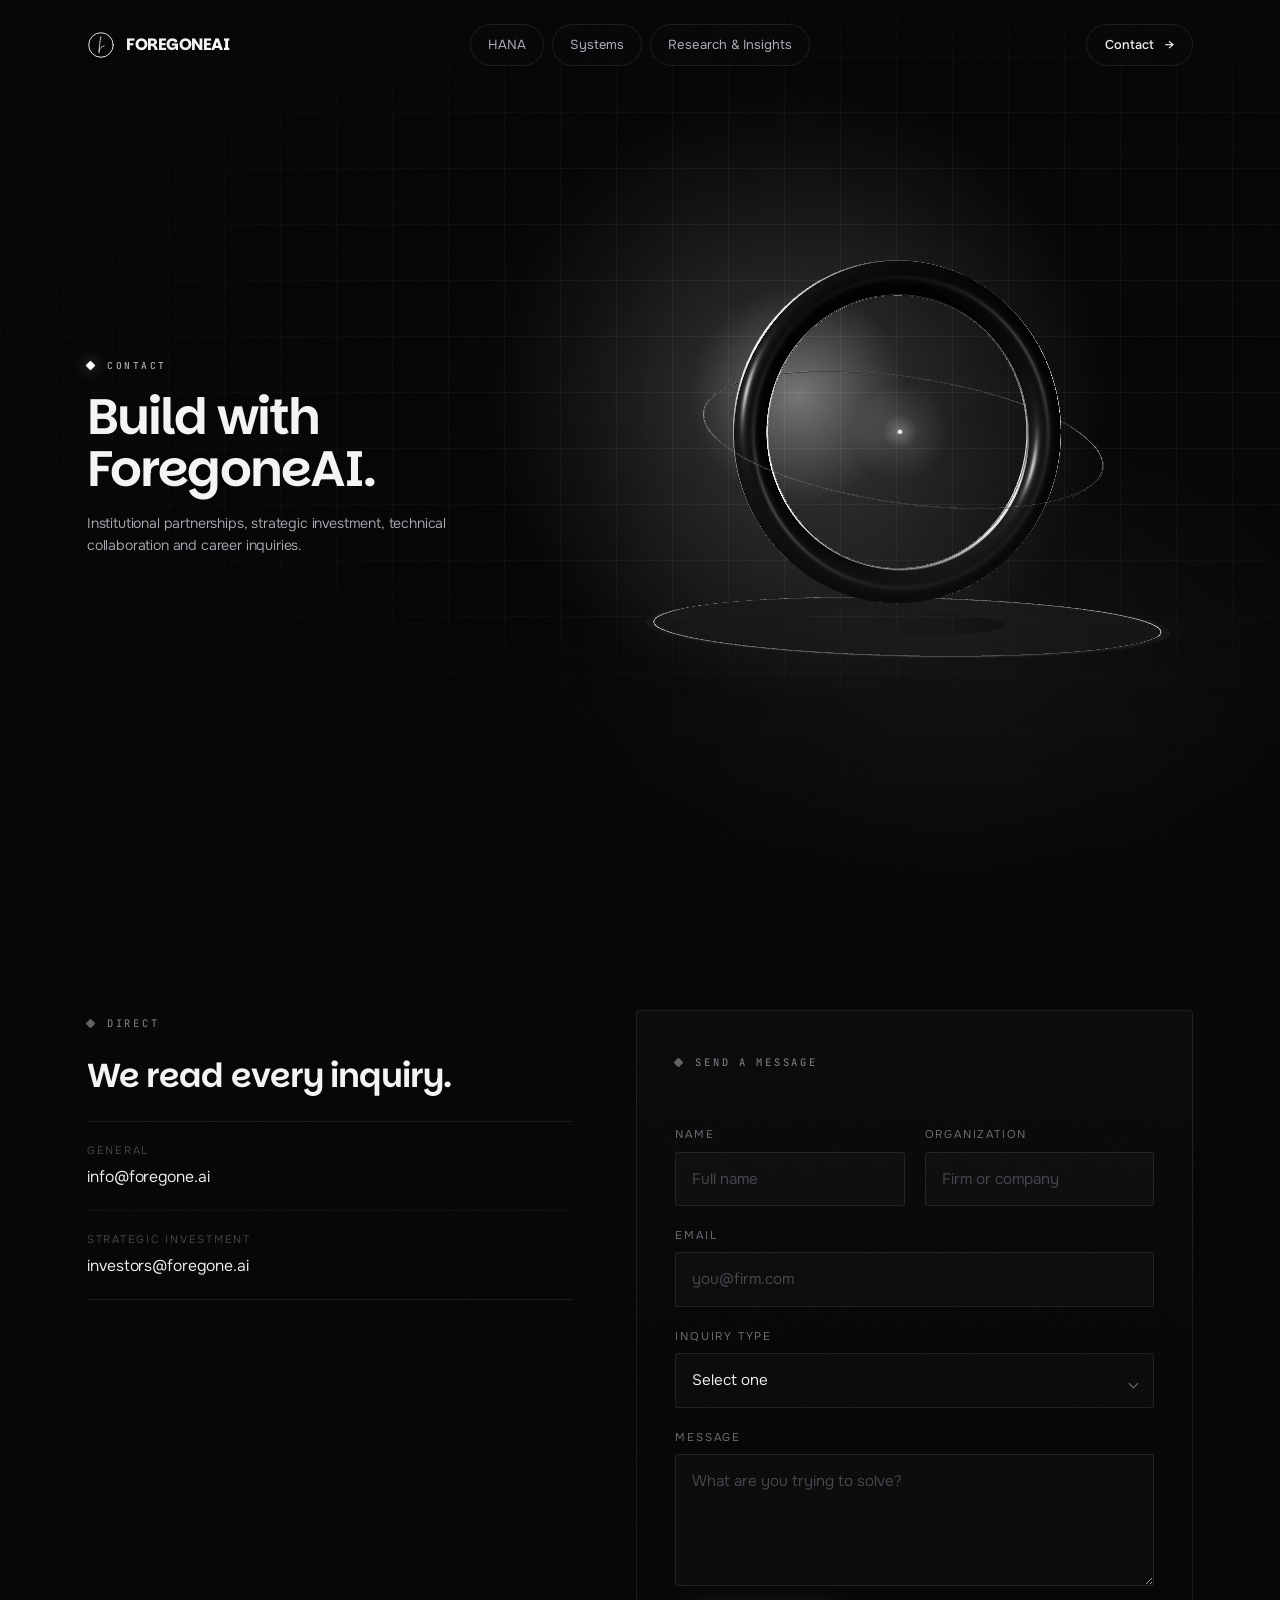
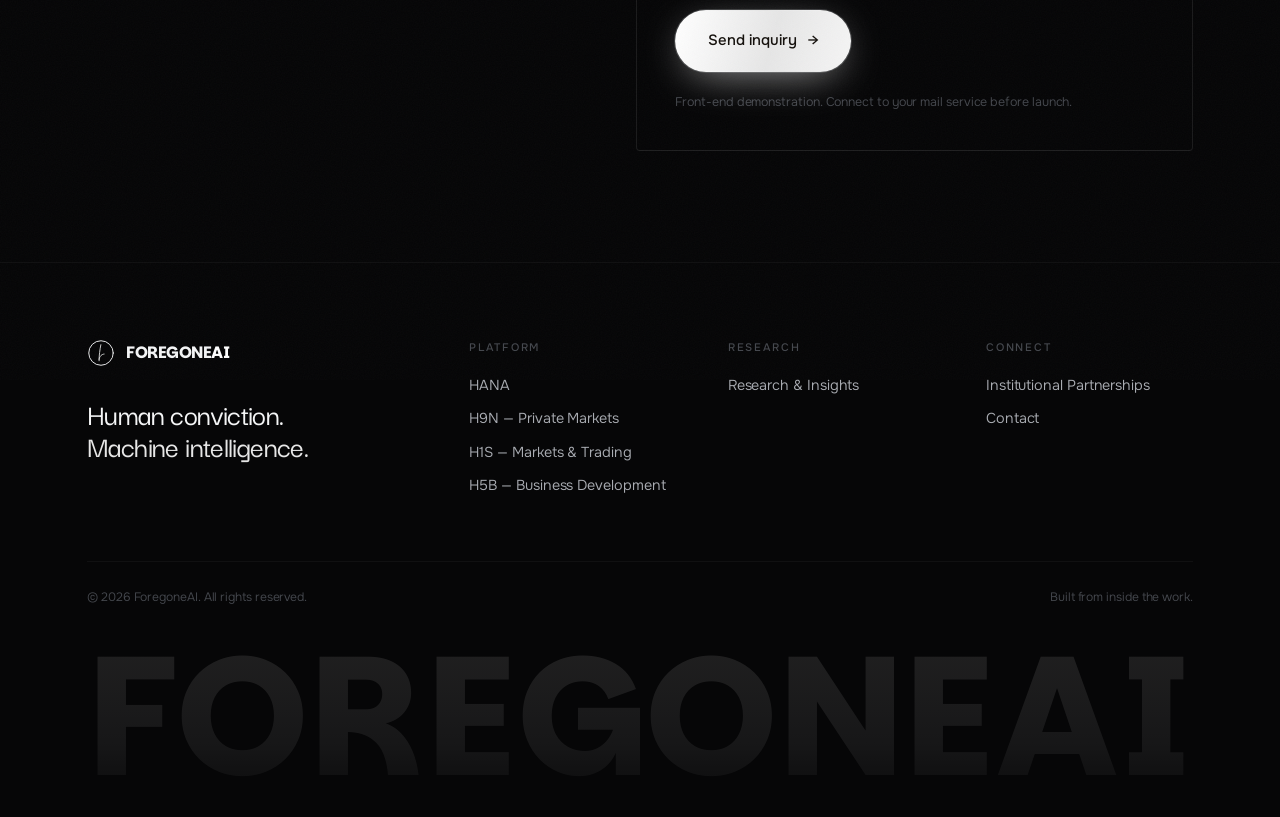
==== site/contact/index.html @ c379844c "Add files via upload" ====
<!DOCTYPE html>
<html lang="en">
<head>
<meta charset="utf-8">
<meta name="viewport" content="width=device-width, initial-scale=1">
<title>Contact — Build With ForegoneAI</title>
<meta name="description" content="Institutional partnerships, strategic investment, technical collaboration and career inquiries.">
<meta name="theme-color" content="#08070A">
<meta property="og:title" content="Contact — Build With ForegoneAI">
<meta property="og:description" content="Institutional partnerships, strategic investment, technical collaboration and career inquiries.">
<meta property="og:type" content="website">
<meta property="og:image" content="../assets/img/extra-2.webp">
<link rel="icon" href="../assets/img/favicon.svg" type="image/svg+xml">
<link rel="apple-touch-icon" href="../assets/img/apple-touch-icon.png">
<link rel="preload" href="../assets/fonts/Onest-Variable.woff" as="font" type="font/woff" crossorigin>
<link rel="preload" href="../assets/fonts/Parkinsans-Variable.woff" as="font" type="font/woff" crossorigin>
<link rel="preconnect" href="https://fonts.googleapis.com">
<link rel="preconnect" href="https://fonts.gstatic.com" crossorigin>
<link rel="stylesheet" href="https://fonts.googleapis.com/css2?family=JetBrains+Mono:wght@400;500;600&display=swap">
<link rel="stylesheet" href="../assets/css/main.css">
</head>
<body>
<div class="bg-grid" aria-hidden="true"></div>
<a class="skip" href="#main">Skip to content</a>
<div class="grain" aria-hidden="true"></div>
<div class="progress" aria-hidden="true"></div>

<header class="nav">
  <div class="wrap nav__in">
    <a class="brand" href="../" aria-label="ForegoneAI &mdash; home">
      <svg class="brand__mark" viewBox="0 0 48 48" fill="none" stroke="currentColor"
           stroke-linecap="round" stroke-linejoin="round" aria-hidden="true">
        <circle cx="24" cy="24" r="21" stroke-width="1.61"/>
        <path d="M23.72 9.80C22.02 19.19 20.69 27.28 20.68 37.33" stroke-width="1.39"/>
        <path d="M20.73 34.92C21.53 28.75 25.81 25.98 29.28 25.81" stroke-width="1.39"/>
      </svg>
      <span>FOREGONE<em>AI</em></span>
    </a>
    <nav aria-label="Primary">
      <ul class="nav__links">
        <li><a href="../hana/">HANA</a></li>
        <li><a href="../systems/">Systems</a></li>
        <li><a href="../research/">Research &amp; Insights</a></li>
      </ul>
    </nav>
    <div class="nav__cta">
      <a class="btn btn--sm" href="../contact/">Contact <span class="arw" aria-hidden="true">&rarr;</span></a>
      <button class="burger" aria-label="Open menu" aria-expanded="false" aria-controls="drawer">
        <span></span><span></span>
      </button>
    </div>
  </div>
</header>

<div class="drawer" id="drawer" aria-hidden="true">
  <nav aria-label="Mobile">
    <ul class="drawer__links">
      <li><a href="../"><i>01</i> Home</a></li>
      <li><a href="../hana/"><i>02</i> HANA</a></li>
      <li><a href="../systems/"><i>03</i> Systems</a></li>
      <li><a href="../research/"><i>04</i> Research &amp; Insights</a></li>
      <li><a href="../contact/"><i>05</i> Contact</a></li>
    </ul>
  </nav>
  <div class="drawer__foot">
    <span>Human conviction. Machine intelligence.</span>
    <a href="../contact/" class="tlink">Start a conversation <span class="arw">&rarr;</span></a>
  </div>
</div>

<main id="main">

<section class="hero hero--sub hero--stage">
  <div class="hero__grid-bg" aria-hidden="true"></div>
  <canvas class="hero__gl" data-gl="portal" aria-hidden="true"></canvas>
  <div class="hero__scrim" aria-hidden="true"></div>
  <div class="hero__in wrap">
    <div class="stage">
      <div class="stage__copy">
        <p class="eyebrow eyebrow--dot">Contact</p>
        <h1 class="d1 rv-stack" data-scramble>
          <span class="rv-line"><span>Build with</span></span>
          <span class="rv-line"><span>ForegoneAI.</span></span>
        </h1>
        <p class="lede mt-m" data-rv data-rv-delay="0.4">Institutional partnerships, strategic investment, technical collaboration and career inquiries.</p>
      </div>
    </div>
  </div>
</section>

<section class="section">
  <div class="wrap">
    <div class="split split--wide-r split--top">
      <div>
        <p class="eyebrow" data-rv>Direct</p>
        <h2 class="d3" data-rv>We read every inquiry.</h2>
        <ul class="deets mt-m" data-rv data-rv-delay="0.1">
          <li id="partnership"><span class="k">General</span><span class="v">info@foregone.ai</span></li>
          <li><span class="k">Strategic Investment</span><span class="v">investors@foregone.ai</span></li>
        </ul>
      </div>

      <div data-form-wrap data-rv data-rv-delay="0.15">
        <div class="panel">
          <p class="eyebrow">Send a Message</p>
          <div class="form__ok" role="status">
            Received. Someone from ForegoneAI will respond directly.
          </div>
          <form class="form mt-m" data-form novalidate>
            <div class="form__row">
              <div class="field">
                <label for="f-name">Name</label>
                <input id="f-name" name="name" type="text" placeholder="Full name" required>
              </div>
              <div class="field">
                <label for="f-org">Organization</label>
                <input id="f-org" name="organization" type="text" placeholder="Firm or company">
              </div>
            </div>
            <div class="field">
              <label for="f-email">Email</label>
              <input id="f-email" name="email" type="email" placeholder="you@firm.com" required>
            </div>
            <div class="field field--sel">
              <label for="f-topic">Inquiry type</label>
              <select id="f-topic" name="topic" required>
                <option value="">Select one</option>
                <option>Institutional partnership</option>
                <option>Design partnership or pilot</option>
                <option>System integration</option>
                <option>Strategic investment</option>
                <option>Technical collaboration</option>
                <option>Careers</option>
                <option>Other</option>
              </select>
            </div>
            <div class="field">
              <label for="f-msg">Message</label>
              <textarea id="f-msg" name="message" placeholder="What are you trying to solve?" required></textarea>
            </div>
            <div class="btn-row" style="margin-top:4px">
              <button class="btn btn--primary btn--lg" type="submit">Send inquiry <span class="arw" aria-hidden="true">&rarr;</span></button>
            </div>
            <p class="form__note">Front-end demonstration. Connect to your mail service before launch.</p>
          </form>
        </div>
      </div>
    </div>
  </div>
</section>

</main>

<footer class="foot">
  <div class="wrap">
    <div class="foot__grid">
      <div>
        <a class="brand" href="../">
          <svg class="brand__mark" viewBox="0 0 48 48" fill="none" stroke="currentColor"
               stroke-linecap="round" stroke-linejoin="round" aria-hidden="true">
            <circle cx="24" cy="24" r="21" stroke-width="1.61"/>
            <path d="M23.72 9.80C22.02 19.19 20.69 27.28 20.68 37.33" stroke-width="1.39"/>
            <path d="M20.73 34.92C21.53 28.75 25.81 25.98 29.28 25.81" stroke-width="1.39"/>
          </svg>
          <span>FOREGONE<em>AI</em></span>
        </a>
        <p class="foot__tag">Human conviction.<br><em>Machine intelligence.</em></p>
      </div>
      <div>
        <h4>Platform</h4>
        <ul>
          <li><a href="../hana/">HANA</a></li>
          <li><a href="../systems/#h9n">H9N &mdash; Private Markets</a></li>
          <li><a href="../systems/#h1s">H1S &mdash; Markets &amp; Trading</a></li>
          <li><a href="../systems/#h5b">H5B &mdash; Business Development</a></li>
        </ul>
      </div>
      <div>
        <h4>Research</h4>
        <ul>
          <li><a href="../research/">Research &amp; Insights</a></li>
        </ul>
      </div>
      <div>
        <h4>Connect</h4>
        <ul>
          <li><a href="../contact/#partnership">Institutional Partnerships</a></li>
          <li><a href="../contact/">Contact</a></li>
        </ul>
      </div>
    </div>
    <div class="foot__bar">
      <span>&copy; <span data-year>2026</span> ForegoneAI. All rights reserved.</span>
      <span>Built from inside the work.</span>
    </div>
    <svg class="foot__word" viewBox="0 0 918 112" preserveAspectRatio="xMidYMid meet" aria-hidden="true">
      <defs>
        <linearGradient id="footWordFade" x1="0" y1="0" x2="0" y2="1">
          <stop offset="0" stop-color="#EDE8E1" stop-opacity=".13"/>
          <stop offset=".62" stop-color="#FFFFFF" stop-opacity=".07"/>
          <stop offset="1" stop-color="#FFFFFF" stop-opacity="0"/>
        </linearGradient>
      </defs>
      <text x="459" y="105" text-anchor="middle" textLength="918" lengthAdjust="spacing">FOREGONEAI</text>
    </svg>
  </div>
</footer>

<script src="../assets/js/vendor/three.min.js" defer></script>
<script src="../assets/js/main.js" defer></script>
</body>
</html>
---- site/assets/css/main.css ----
/* ==========================================================================
   ForegoneAI — HANA
   Design system
   ========================================================================== */

/* ---------- Fonts ---------- */
@font-face {
  font-family: "Parkinsans";
  src: url("../fonts/Parkinsans-Variable.woff") format("woff-variations"),
       url("../fonts/Parkinsans-Variable.woff") format("woff");
  font-weight: 300 800;
  font-display: swap;
}
@font-face {
  font-family: "Onest";
  src: url("../fonts/Onest-Variable.woff") format("woff-variations"),
       url("../fonts/Onest-Variable.woff") format("woff");
  font-weight: 100 900;
  font-display: swap;
}
@font-face {
  font-family: "Darker Grotesque";
  src: url("../fonts/DarkerGrotesque-Variable.woff") format("woff-variations"),
       url("../fonts/DarkerGrotesque-Variable.woff") format("woff");
  font-weight: 300 900;
  font-display: swap;
}

/* ---------- Tokens ---------- */
:root {
  /* surfaces */
  --bg:          #060607;
  --bg-1:        #0A0A0C;
  --bg-2:        #0E0E11;
  --bg-raise:    #141417;
  --line:        rgba(255, 255, 255, 0.085);
  --line-soft:   rgba(255, 255, 255, 0.045);
  --glass:       rgba(255, 255, 255, 0.025);

  /* ink — a pure neutral ramp; the reference has no hue anywhere in it */
  --ink:         #F4F5F6;
  --ink-2:       #A9ACB2;
  --ink-3:       #71757C;
  --ink-4:       #45484E;

  /* accents pulled from the HANA renders */
  --amber:       #E6E6E6;
  --amber-hot:   #FFFFFF;
  --amber-soft:  #F5F5F5;
  --amber-deep:  #4D4D4D;
  --dusk-teal:   #A6A6A6;
  --dusk-rose:   #C4C4C4;
  --concrete:    #8C8C8C;

  --amber-glow:  0 0 0 1px rgba(255,255,255,.28), 0 8px 40px -8px rgba(255,255,255,.35);

  /* signature glow accent — used sparingly: live states, data, geometry */
  /* the accent is light itself — one white source, used sparingly */
  --glow:        #FFFFFF;
  --glow-soft:   #E8EDF3;
  --glow-deep:   #5A6068;
  --glow-rgb:    236, 241, 247;

  /* type */
  --f-display: "Parkinsans", "Helvetica Neue", Arial, sans-serif;
  --f-body:    "Onest", "Helvetica Neue", Arial, sans-serif;
  --f-alt:     "Darker Grotesque", "Onest", sans-serif;
  --f-mono:    "JetBrains Mono", ui-monospace, "SF Mono", Menlo, Consolas, monospace;

  /* rhythm */
  --gutter: clamp(22px, 6.8vw, 96px);
  --maxw: 1400px;
  --nav-h: 74px;      /* 16px pad + 58px bar — the line the hero hangs from */
  --sec-y: clamp(76px, 8.6vw, 136px);

  /* motion */
  --e-out: cubic-bezier(.16, 1, .3, 1);
  --e-io:  cubic-bezier(.65, .05, .36, 1);
}

/* ---------- Reset ---------- */
*, *::before, *::after { box-sizing: border-box; }
* { margin: 0; padding: 0; }
html {
  scroll-behavior: smooth;
  -webkit-text-size-adjust: 100%;
}
body {
  background: var(--bg);
  color: var(--ink);
  font-family: var(--f-body);
  font-size: clamp(15px, 1.02vw, 17px);
  line-height: 1.62;
  font-weight: 350;
  letter-spacing: -0.005em;
  -webkit-font-smoothing: antialiased;
  -moz-osx-font-smoothing: grayscale;
  overflow-x: hidden;
  text-rendering: optimizeLegibility;
}
img, video, canvas, svg { display: block; max-width: 100%; }
a { color: inherit; text-decoration: none; }
button, input, textarea, select { font: inherit; color: inherit; }
::selection { background: var(--glow); color: #0A0806; }

/* Focus */
:focus-visible {
  outline: 2px solid var(--glow);
  outline-offset: 3px;
  border-radius: 2px;
}

/* Scrollbar */
::-webkit-scrollbar { width: 10px; }
::-webkit-scrollbar-track { background: var(--bg); }
::-webkit-scrollbar-thumb {
  background: #241F1B;
  border: 3px solid var(--bg);
  border-radius: 10px;
}
::-webkit-scrollbar-thumb:hover { background: var(--amber-deep); }

/* ---------- Layout ---------- */
.wrap {
  width: 100%;
  max-width: var(--maxw);
  margin-inline: auto;
  padding-inline: var(--gutter);
}
.wrap--narrow { max-width: 940px; }
/* keep anchor targets clear of the fixed nav */
[id] { scroll-margin-top: clamp(92px, 12vh, 132px); }
.section { padding-block: var(--sec-y); position: relative; }
.section--tight { padding-block: clamp(56px, 7vw, 104px); }
.section--flush-t { padding-top: 0; }
.section--flush-b { padding-bottom: 0; }
.hr {
  height: 1px;
  background: var(--line-soft);
  border: 0;
}

/* ---------- Typography ---------- */
.display,
h1, h2, h3 {
  font-family: var(--f-display);
  font-weight: 600;
  line-height: 0.98;
  letter-spacing: -0.035em;
  text-wrap: balance;
}
.d1 { font-size: clamp(2.9rem, 7.4vw, 6.4rem); font-weight: 600; }
.d2 { font-size: clamp(2.1rem, 4.6vw, 3.85rem); }
.d3 { font-size: clamp(1.55rem, 2.6vw, 2.25rem); letter-spacing: -0.028em; line-height: 1.06; }
.d4 {
  font-family: var(--f-body);
  font-size: clamp(1.05rem, 1.35vw, 1.2rem);
  font-weight: 500;
  letter-spacing: -0.015em;
  line-height: 1.3;
}

.lede {
  font-size: clamp(1.06rem, 1.5vw, 1.32rem);
  line-height: 1.55;
  color: var(--ink-2);
  font-weight: 340;
  letter-spacing: -0.012em;
  text-wrap: pretty;
}
.body-lg { font-size: clamp(1rem, 1.15vw, 1.09rem); color: var(--ink-2); }
p { color: var(--ink-2); text-wrap: pretty; }
p + p { margin-top: 1.05em; }
.ink   { color: var(--ink); }
.muted { color: var(--ink-3); }
strong, b { color: var(--ink); font-weight: 600; }

/* statement type — Darker Grotesque, very large */
.statement {
  font-family: var(--f-alt);
  font-weight: 500;
  font-size: clamp(2.4rem, 6.2vw, 5.4rem);
  line-height: 0.92;
  letter-spacing: -0.028em;
  color: var(--ink);
  text-wrap: balance;
}
.statement em {
  font-style: normal;
  color: var(--amber);
}

/* eyebrow / section index */
/* Section label — an editorial kicker, not a chip. A hairline rule that
   fades out, then wide-tracked small caps. Labels shouldn't look clickable. */
.eyebrow {
  display: inline-flex;
  align-items: center;
  gap: 13px;
  font-family: var(--f-mono);
  font-size: 0.655rem;
  font-weight: 500;
  letter-spacing: 0.26em;
  text-transform: uppercase;
  color: var(--ink-3);
  margin-bottom: 26px;
}
.eyebrow::before {
  content: "";
  width: 7px; height: 7px;
  border-radius: 1px;
  transform: rotate(45deg);
  background: rgba(237, 232, 225, .4);
  flex: none;
}
/* accent variant — the rule carries the signature colour instead of a lamp */
.eyebrow--dot {
  padding: 0;
  border: 0;
  border-radius: 0;
  background: none;
  color: var(--ink-2);
}
.eyebrow--dot::before {
  width: 7px; height: 7px;
  border-radius: 1px;
  transform: rotate(45deg);
  background: var(--glow);
  box-shadow: 0 0 14px rgba(var(--glow-rgb), .5);
}
@keyframes pulse {
  0%,100% { opacity: 1; transform: scale(1); }
  50%     { opacity: .45; transform: scale(.8); }
}

.sec-head { max-width: 78ch; }
.sec-head .d2 + .lede { margin-top: 22px; }

/* ---------- Buttons ---------- */
.btn {
  --pad: 15px 26px;
  position: relative;
  display: inline-flex;
  align-items: center;
  gap: 11px;
  padding: var(--pad);
  border-radius: 100px;
  border: 1px solid var(--line);
  font-size: 0.875rem;
  font-weight: 500;
  letter-spacing: -0.005em;
  color: var(--ink);
  background: transparent;
  cursor: pointer;
  overflow: hidden;
  isolation: isolate;
  transition: color .45s var(--e-out), border-color .45s var(--e-out), transform .45s var(--e-out);
  white-space: nowrap;
}
.btn::after {
  content: "";
  position: absolute; inset: 0;
  z-index: -1;
  background: linear-gradient(105deg, var(--amber-hot), var(--amber) 55%, var(--amber-soft));
  transform: translateY(101%);
  transition: transform .55s var(--e-out);
}
.btn:hover { color: #14100C; border-color: transparent; }
.btn:hover::after { transform: translateY(0); }
.btn:active { transform: scale(.975); }
.btn .arw { transition: transform .45s var(--e-out); }
.btn:hover .arw { transform: translateX(4px); }

.btn--primary {
  color: #14100C;
  border-color: transparent;
  background: linear-gradient(105deg, var(--amber-hot), var(--amber) 55%, var(--amber-soft));
  box-shadow: 0 10px 44px -14px rgba(255,255,255,.75), 0 0 0 1px rgba(var(--glow-rgb), .18);
}
.btn--primary::after {
  background: var(--ink);
  transform: translateY(101%);
}
.btn--primary:hover { color: #0A0806; }
.btn--lg { --pad: 18px 32px; font-size: 0.93rem; }
.btn--sm { --pad: 10px 18px; font-size: 0.8rem; }

.btn-row {
  display: flex;
  flex-wrap: wrap;
  gap: 12px;
  margin-top: 38px;
}

/* text link with underline sweep */
.tlink {
  display: inline-flex;
  align-items: center;
  gap: 9px;
  font-size: .875rem;
  font-weight: 500;
  color: var(--amber);
  padding-bottom: 3px;
  background-image: linear-gradient(var(--amber), var(--amber));
  background-size: 0% 1px;
  background-repeat: no-repeat;
  background-position: 0 100%;
  transition: background-size .5s var(--e-out);
}
.tlink:hover { background-size: 100% 1px; }
.tlink .arw { transition: transform .4s var(--e-out); }
.tlink:hover .arw { transform: translateX(4px); }

/* ---------- Sitewide technical grid backdrop ---------- */
.bg-grid {
  position: fixed;
  inset: 0;
  z-index: -1;
  pointer-events: none;
  background-image:
    linear-gradient(rgba(255,255,255,.035) 1px, transparent 1px),
    linear-gradient(90deg, rgba(255,255,255,.035) 1px, transparent 1px);
  background-size: 56px 56px;
  -webkit-mask-image: radial-gradient(135% 105% at 50% 0%, #000 22%, rgba(0,0,0,.45) 62%, transparent 100%);
  mask-image: radial-gradient(135% 105% at 50% 0%, #000 22%, rgba(0,0,0,.45) 62%, transparent 100%);
}

/* ---------- Grain + vignette overlays ---------- */
.grain {
  position: fixed;
  inset: -120%;
  z-index: 9998;
  pointer-events: none;
  opacity: .028;
  background-image: url("data:image/svg+xml,%3Csvg xmlns='http://www.w3.org/2000/svg' width='220' height='220'%3E%3Cfilter id='n'%3E%3CfeTurbulence type='fractalNoise' baseFrequency='.82' numOctaves='3' stitchTiles='stitch'/%3E%3C/filter%3E%3Crect width='100%25' height='100%25' filter='url(%23n)'/%3E%3C/svg%3E");
  animation: grainShift 7s steps(6) infinite;
  will-change: transform;
}
@keyframes grainShift {
  0%   { transform: translate(0,0); }
  20%  { transform: translate(-3%, 2%); }
  40%  { transform: translate(2%, -3%); }
  60%  { transform: translate(-2%, -2%); }
  80%  { transform: translate(3%, 1%); }
  100% { transform: translate(0,0); }
}

/* ---------- Progress bar ---------- */
.progress {
  position: fixed;
  top: 0; left: 0;
  height: 2px; width: 100%;
  transform-origin: 0 50%;
  transform: scaleX(0);
  background: linear-gradient(90deg, var(--glow-deep), var(--glow), var(--glow-soft));
  box-shadow: 0 0 10px rgba(var(--glow-rgb), .6);
  z-index: 900;
}

/* ==========================================================================
   Nav
   ========================================================================== */
.nav {
  position: fixed;
  inset: 0 0 auto 0;
  z-index: 800;
  padding-top: 16px;
}
.nav__in {
  display: grid;
  grid-template-columns: 1fr auto 1fr;
  align-items: center;
  gap: 20px;
  height: 58px;
}
.brand {
  display: inline-flex;
  align-items: center;
  gap: 11px;
  font-family: var(--f-display);
  font-weight: 700;
  font-size: 1.03rem;
  letter-spacing: -0.03em;
  flex: none;
  justify-self: start;
}
.brand__mark {
  width: 28px; height: 28px;
  flex: none;
  color: var(--ink);
  transition: color .45s var(--e-out), transform .6s var(--e-out);
}
.brand:hover .brand__mark { color: var(--glow); transform: scale(1.06); }
.brand em { font-style: normal; color: var(--glow); }

.nav__links {
  display: flex;
  align-items: center;
  gap: 8px;
  list-style: none;
  justify-self: center;
}
.nav__links a {
  position: relative;
  display: block;
  padding: 9px 17px;
  font-size: .82rem;
  font-weight: 400;
  color: var(--ink-2);
  border-radius: 100px;
  border: 1px solid var(--line);
  background: rgba(10, 9, 12, .55);
  backdrop-filter: blur(18px) saturate(140%);
  -webkit-backdrop-filter: blur(18px) saturate(140%);
  transition: color .35s var(--e-out), background .35s var(--e-out), border-color .35s var(--e-out);
}
.nav__links a:hover { color: var(--ink); border-color: var(--glow); }
.nav__links a.is-active {
  color: var(--bg);
  background: var(--ink);
  border-color: var(--ink);
}
.nav__cta {
  display: flex;
  align-items: center;
  gap: 10px;
  flex: none;
  justify-self: end;
}
.nav__cta .btn {
  border: 1px solid var(--line);
  background: rgba(10, 9, 12, .55);
  backdrop-filter: blur(18px) saturate(140%);
  -webkit-backdrop-filter: blur(18px) saturate(140%);
}

.burger {
  display: none;
  width: 42px; height: 42px;
  border: 1px solid var(--line);
  border-radius: 50%;
  background: transparent;
  cursor: pointer;
  position: relative;
}
.burger span {
  position: absolute;
  left: 12px; right: 12px;
  height: 1.2px;
  background: var(--ink);
  transition: transform .45s var(--e-out), opacity .3s;
}
.burger span:nth-child(1) { top: 17px; }
.burger span:nth-child(2) { top: 23px; }
body.menu-open .burger span:nth-child(1) { transform: translateY(3px) rotate(45deg); }
body.menu-open .burger span:nth-child(2) { transform: translateY(-3px) rotate(-45deg); }

/* mobile drawer */
.drawer {
  position: fixed;
  inset: 0;
  z-index: 790;
  background: var(--bg);
  padding: 100px var(--gutter) 40px;
  display: flex;
  flex-direction: column;
  justify-content: space-between;
  clip-path: inset(0 0 100% 0);
  transition: clip-path .7s var(--e-out);
  overflow-y: auto;
}
body.menu-open .drawer { clip-path: inset(0 0 0 0); }
body.menu-open { overflow: hidden; }
.drawer__links { list-style: none; }
.drawer__links li { overflow: hidden; border-bottom: 1px solid var(--line-soft); }
.drawer__links a {
  display: flex;
  align-items: baseline;
  gap: 14px;
  padding: 16px 0;
  font-family: var(--f-display);
  font-size: clamp(1.7rem, 8vw, 2.5rem);
  font-weight: 600;
  letter-spacing: -0.035em;
  transform: translateY(110%);
  transition: transform .7s var(--e-out), color .3s;
}
.drawer__links a:hover { color: var(--amber); }
.drawer__links a i {
  font-style: normal;
  font-family: var(--f-body);
  font-size: .68rem;
  letter-spacing: .16em;
  color: var(--ink-4);
}
body.menu-open .drawer__links a { transform: translateY(0); }
body.menu-open .drawer__links li:nth-child(1) a { transition-delay: .08s; }
body.menu-open .drawer__links li:nth-child(2) a { transition-delay: .14s; }
body.menu-open .drawer__links li:nth-child(3) a { transition-delay: .20s; }
body.menu-open .drawer__links li:nth-child(4) a { transition-delay: .26s; }
body.menu-open .drawer__links li:nth-child(5) a { transition-delay: .32s; }
body.menu-open .drawer__links li:nth-child(6) a { transition-delay: .38s; }
body.menu-open .drawer__links li:nth-child(7) a { transition-delay: .44s; }
.drawer__foot {
  margin-top: 40px;
  display: flex; flex-wrap: wrap; gap: 16px;
  justify-content: space-between; align-items: center;
  font-size: .78rem; color: var(--ink-3);
}

/* ==========================================================================
   Hero
   ========================================================================== */
.hero {
  position: relative;
  min-height: 100svh;
  display: flex;
  align-items: flex-end;
  padding-bottom: clamp(48px, 7vw, 96px);
  padding-top: 130px;
  overflow: hidden;
  isolation: isolate;
}
/* every hero runs the same height, so the copy lands on the same line on every
   page — a shorter sub-page hero leaves its copy floating with dead space under
   it and reads as a different layout */
.hero--sub { min-height: 100svh; }
/* every hero anchors its copy to the bottom-left, so the form has the whole
   upper frame to itself and the two read as one diagonal instead of two blocks
   at the same eye level */
.hero { padding-bottom: clamp(40px, 5.4vw, 74px); }
/* index.html hero visual stack (no video) — grid, 3D geometry, scanline */
/* soft light bloom behind the geometry — gives the object atmosphere and
   depth instead of flat wire-on-black */
.hero__aura {
  position: absolute;
  top: 54%; left: 50%;
  width: min(1180px, 94vw);
  aspect-ratio: 1;
  transform: translate(-50%, -50%);
  z-index: -7;
  pointer-events: none;
  background: radial-gradient(circle,
    rgba(var(--glow-rgb), .2),
    rgba(var(--glow-rgb), .07) 36%,
    transparent 68%);
  filter: blur(30px);
  animation: aura 12s var(--e-io) infinite;
}
@keyframes aura {
  0%,100% { transform: translate(-50%,-50%) scale(1);    opacity: 1; }
  50%     { transform: translate(-50%,-50%) scale(1.07); opacity: .8; }
}
.hero__grid-bg {
  position: absolute;
  inset: 0;
  z-index: -8;
  background-image:
    linear-gradient(rgba(255,255,255,.028) 1px, transparent 1px),
    linear-gradient(90deg, rgba(255,255,255,.028) 1px, transparent 1px);
  background-size: 56px 56px;
  -webkit-mask-image: radial-gradient(115% 85% at 50% 28%, #000 42%, transparent 88%);
  mask-image: radial-gradient(115% 85% at 50% 28%, #000 42%, transparent 88%);
}
.hero__gl {
  position: absolute;
  inset: 0;
  width: 100%;
  height: 100%;
  z-index: -6;
  pointer-events: none;
}
.hero__scan {
  position: absolute;
  inset: 0;
  z-index: -5;
  overflow: hidden;
  pointer-events: none;
  opacity: .6;
}
.hero__scan::before {
  content: "";
  position: absolute;
  left: 0; right: 0; top: -160px;
  height: 160px;
  background: linear-gradient(180deg, transparent, rgba(var(--glow-rgb), .12), transparent);
  animation: scan 9s linear infinite;
}
@keyframes scan {
  0%   { transform: translateY(0); }
  100% { transform: translateY(160vh); }
}

/* sub-pages still use a video-backed hero (unchanged) */
.hero__media {
  position: absolute;
  inset: 0;
  z-index: -3;
  overflow: hidden;
}
.hero__media video,
.hero__media img {
  width: 100%; height: 100%;
  object-fit: cover;
  transform: scale(1.06);
  will-change: transform;
}
.hero__scrim {
  position: absolute;
  inset: 0;
  z-index: -2;
  background:
    linear-gradient(180deg, rgba(6,6,7,.86) 0%, rgba(6,6,7,.32) 34%, rgba(6,6,7,.72) 72%, var(--bg) 100%),
    radial-gradient(120% 80% at 50% 100%, rgba(6,6,7,.86), transparent 62%);
}
/* index.html hero — directional scrim: heavy on the left so the copy sits on
   calm darkness, clearing to the right so the geometry reads at full presence */
.hero__scrim--thin {
  background:
    linear-gradient(90deg,
      rgba(6,6,7,.94) 0%,
      rgba(6,6,7,.88) 20%,
      rgba(6,6,7,.66) 36%,
      rgba(6,6,7,.38) 52%,
      rgba(6,6,7,.16) 68%,
      rgba(6,6,7,.05) 82%,
      transparent 92%),
    linear-gradient(180deg, rgba(6,6,7,.72) 0%, transparent 24%, transparent 60%, var(--bg) 100%);
}
/* ----------------------------------------------------------------------
   The stage — copy on the left, the object on the right.

   The two were sharing the same ground before, and a form lit this hard will
   always win that fight: its rim is the brightest thing on the page. Giving
   each a half removes the argument entirely, and the copy gets to sit on flat
   black where small type belongs.
   ---------------------------------------------------------------------- */
.hero--stage { align-items: center; padding-top: calc(var(--nav-h) + 4px); }
.hero--stage .hero__in { width: 100%; }

.stage {
  display: grid;
  grid-template-columns: minmax(0, 1fr) minmax(0, 1fr);
  align-items: center;
  gap: clamp(24px, 5vw, 72px);
}
.stage__copy { max-width: 470px; }
.stage__copy .eyebrow { margin-bottom: 20px; }
.stage__copy .d1 {
  font-size: clamp(2.1rem, 3.9vw, 3.3rem);
  letter-spacing: -0.038em;
  line-height: 1.04;
  margin-bottom: 0;
}
.stage__copy .lede {
  margin-top: clamp(14px, 2vh, 22px);
  max-width: 40ch;
  font-size: clamp(.88rem, 1vw, 1rem);
  color: var(--ink-2);
}
.stage__copy .btn-row { margin-top: clamp(20px, 3vh, 32px); }

/* the short index, under the copy in the same column */
.stage__index {
  list-style: none;
  display: grid;
  grid-auto-flow: column;
  grid-auto-columns: 1fr;
  gap: clamp(14px, 2vw, 26px);
  margin-top: clamp(26px, 4vh, 44px);
  padding-top: clamp(16px, 2.2vh, 22px);
  border-top: 1px solid var(--line-soft);
}
.stage__index a { display: grid; gap: 4px; color: inherit; }
.stage__k {
  font-family: var(--f-mono);
  font-size: .64rem;
  letter-spacing: .2em;
  text-transform: uppercase;
  color: var(--ink-4);
}
.stage__v { font-size: .82rem; color: var(--ink-2); line-height: 1.35; }
.stage__index a:hover .stage__v { color: var(--ink); }

/* the room: a low floor bloom under the object, and a bed under the copy */
.hero--stage .hero__scrim {
  background:
    radial-gradient(46% 40% at 74% 72%, rgba(255,255,255,.05), transparent 70%),
    linear-gradient(90deg, rgba(6,6,7,.72) 0%, rgba(6,6,7,.34) 34%, transparent 52%),
    linear-gradient(180deg, rgba(6,6,7,.80) 0%, rgba(6,6,7,.22) 20%, transparent 42%),
    linear-gradient(180deg, transparent 66%, rgba(6,6,7,.68) 88%, var(--bg) 100%);
}

@media (max-width: 860px) {
  /* stack: copy first, the object gets the lower half of the frame */
  .stage { grid-template-columns: minmax(0, 1fr); align-content: start; }
  .stage__copy { max-width: none; }
  .stage__index { grid-auto-flow: row; gap: 12px; }
  .stage__index a { grid-template-columns: 4.4rem 1fr; align-items: baseline; gap: 12px; }
}

.hero__net {
  position: absolute;
  inset: 0;
  width: 100%;
  height: 100%;
  z-index: -1;
  opacity: .5;
  pointer-events: none;
}
.hero__frame {
  position: absolute;
  inset: 0;
  z-index: 2;
  pointer-events: none;
}
.hero__frame i {
  position: absolute;
  width: 22px; height: 22px;
  border-color: rgba(var(--glow-rgb), .55);
}
.hero__frame i:nth-child(1) { top: 22px; left: var(--gutter); border-top: 1.5px solid; border-left: 1.5px solid; }
.hero__frame i:nth-child(2) { top: 22px; right: var(--gutter); border-top: 1.5px solid; border-right: 1.5px solid; }
.hero__frame i:nth-child(3) { bottom: 22px; left: var(--gutter); border-bottom: 1.5px solid; border-left: 1.5px solid; }
.hero__frame i:nth-child(4) { bottom: 22px; right: var(--gutter); border-bottom: 1.5px solid; border-right: 1.5px solid; }

.hero__in { width: 100%; position: relative; z-index: 1; }
.hero__grid {
  display: grid;
  grid-template-columns: minmax(0, 1.35fr) minmax(0, 1fr);
  gap: clamp(28px, 5vw, 72px);
  align-items: end;
}
/* index.html hero — text confined to one narrow column so the visual
   carries most of the screen, matching the reference layouts */
.hero__grid--solo { grid-template-columns: minmax(0, 1fr); }

/* Hero type sits a step below the page's display scale on purpose. The form is
   the subject of this frame; sizing the headline to match it makes the two
   compete, and the shape stops reading as the thing you look at first. */
/* A fixed measure for the hero copy. The layout centres the copy and the form
   as a pair, and it sizes that pair from this column rather than from however
   long a given page's headline happens to run — otherwise every page resolves
   to slightly different margins.

   The reserved height does the same job vertically. The block is anchored from
   its bottom, so without it a page carrying less copy — no button row, a
   one-line headline — starts further down, and the eyebrow that opens each page
   lands on a different line every time you navigate. Reserving the tallest
   block's height puts that first mark on one line across the site. */
.hero__copy {
  max-width: 430px;
  min-height: clamp(252px, 21vw, 272px);
}
/* buttons are not prose — they size to their labels rather than to the text
   measure, so a long pair doesn't stack and push the whole block taller than
   its neighbours' */
.hero__copy .btn-row {
  width: max-content;
  max-width: min(560px, calc(100vw - 2 * var(--gutter)));
}
.hero__copy .d1 {
  font-size: clamp(1.7rem, 2.9vw, 2.5rem);
  letter-spacing: -0.034em;
  line-height: 1.05;
  margin-bottom: 15px;
}
/* single-word lead headline gets to run larger than a stacked one */
.hero__copy .d1--lead {
  font-size: clamp(2.05rem, 4.2vw, 3.55rem);
  letter-spacing: -0.039em;
}
/* acronym lockup — the name at full scale, its expansion set quietly beneath
   it, rather than run on as one line that has to break mid-phrase */
.hl-expand {
  font-size: clamp(.85rem, 1.35vw, 1.25rem);
  font-weight: 400;
  letter-spacing: -0.006em;
  color: var(--ink-2);
}
.rv-line--sub { margin-top: clamp(12px, 1.3vw, 22px); }

/* dimmed first line — the light/bold headline pairing from the references */
.hl-soft { color: var(--ink-2); font-weight: 300; opacity: .85; }
.hero__copy .lede {
  font-size: clamp(.82rem, .92vw, .9rem);
  max-width: 36ch;
  line-height: 1.64;
}
.hero .d1 { margin-bottom: 18px; }
.hero .lede { max-width: 40ch; }
.hero .eyebrow { font-size: .6rem; margin-bottom: 18px; }
.hero__side {
  padding-bottom: 8px;
  border-left: 1px solid var(--line);
  padding-left: 26px;
}
.hero__side p { font-size: .96rem; }

/* headline char/word reveal.
   The overflow box needs room below the baseline or descenders (g, y, p, j)
   get sliced off — pad the box, then pull the space back with a negative margin
   so the visual line spacing is unchanged. */
.rv-line {
  display: block;
  overflow: hidden;
  padding-bottom: 0.16em;
  margin-bottom: -0.16em;
}
.rv-line > span {
  display: block;
  transform: translateY(125%);
  transition: transform 1.05s var(--e-out);
}
.rv-ready .rv-line > span { transform: translateY(0); }
.rv-line:nth-child(2) > span { transition-delay: .09s; }
.rv-line:nth-child(3) > span { transition-delay: .18s; }

/* ==========================================================================
   Reveal on scroll
   ========================================================================== */
[data-rv] {
  opacity: 0;
  transform: translateY(26px);
  transition: opacity .95s var(--e-out), transform .95s var(--e-out);
  will-change: opacity, transform;
}
[data-rv].in { opacity: 1; transform: none; }
[data-rv="fade"] { transform: none; }
[data-rv="left"]  { transform: translateX(-28px); }
[data-rv="right"] { transform: translateX(28px); }
[data-rv="scale"] { transform: scale(.96); }
[data-rv="clip"] {
  opacity: 1;
  transform: none;
  clip-path: inset(0 100% 0 0);
  transition: clip-path 1.15s var(--e-out);
}
[data-rv="clip"].in { clip-path: inset(0 0 0 0); }

/* ==========================================================================
   Marquee
   ========================================================================== */
.marquee {
  --dur: 46s;
  position: relative;
  overflow: hidden;
  border-block: 1px solid var(--line-soft);
  padding-block: 20px;
  background: linear-gradient(180deg, transparent, rgba(255,255,255,.028), transparent);
  -webkit-mask-image: linear-gradient(90deg, transparent, #000 9%, #000 91%, transparent);
  mask-image: linear-gradient(90deg, transparent, #000 9%, #000 91%, transparent);
}
.marquee__track {
  display: flex;
  width: max-content;
  animation: slide var(--dur) linear infinite;
}
.marquee:hover .marquee__track { animation-play-state: paused; }
.marquee__track > div {
  display: flex;
  align-items: center;
  gap: 44px;
  padding-right: 44px;
}
.marquee span {
  font-family: var(--f-body);
  font-size: .74rem;
  letter-spacing: .2em;
  text-transform: uppercase;
  color: var(--ink-3);
  white-space: nowrap;
}
.marquee i {
  font-style: normal;
  color: var(--glow);
  font-size: .6rem;
}
@keyframes slide { to { transform: translateX(-50%); } }

/* ==========================================================================
   Cards / grids
   ========================================================================== */
.grid { display: grid; gap: 1px; }
.g2 { grid-template-columns: repeat(2, minmax(0,1fr)); }
.g3 { grid-template-columns: repeat(3, minmax(0,1fr)); }
.g4 { grid-template-columns: repeat(4, minmax(0,1fr)); }
.grid--gap { gap: clamp(16px, 2vw, 26px); }

/* hairline grid: cells separated by 1px lines */
.grid--hair {
  background: var(--line-soft);
  border: 1px solid var(--line-soft);
  border-radius: 3px;
  overflow: hidden;
}
.grid--hair > * { background: var(--bg); }

.card {
  position: relative;
  padding: clamp(24px, 2.6vw, 38px);
  background: var(--bg);
  overflow: hidden;
  isolation: isolate;
  transition: background .55s var(--e-out);
}
.card::before {
  content: "";
  position: absolute;
  inset: 0;
  z-index: -1;
  background: radial-gradient(420px circle at var(--mx, 50%) var(--my, 0%), rgba(255,255,255,.09), transparent 62%);
  opacity: 0;
  transition: opacity .5s var(--e-out);
}
.card:hover::before { opacity: 1; }
.card__idx {
  font-family: var(--f-body);
  font-size: .68rem;
  letter-spacing: .18em;
  color: var(--ink-4);
  margin-bottom: 20px;
  display: block;
}
.card h3 { margin-bottom: 12px; }
.card p { font-size: .945rem; }
/* label-only card — no body copy, taller, title sits at the bottom */
.card--label {
  display: flex;
  flex-direction: column;
  justify-content: space-between;
  min-height: clamp(150px, 15vw, 200px);
}
.card--label .card__idx { margin-bottom: 0; }
.card--label h3 {
  margin-bottom: 0;
  font-family: var(--f-display);
  font-size: clamp(1.05rem, 1.5vw, 1.32rem);
  font-weight: 600;
  letter-spacing: -0.028em;
  line-height: 1.05;
  text-wrap: balance;
}
.card__ico {
  width: 34px; height: 34px;
  margin-bottom: 22px;
  color: var(--amber);
}

/* bordered/rounded variant */
.panel {
  border: 1px solid var(--line);
  border-radius: 4px;
  background: linear-gradient(180deg, var(--glass), transparent 60%);
  padding: clamp(24px, 3vw, 42px);
}
.panel--amber {
  border-color: rgba(255,255,255,.24);
  background: linear-gradient(160deg, rgba(255,255,255,.075), rgba(255,255,255,.01) 55%);
}

/* ---------- Split (text + media) ---------- */
.split {
  display: grid;
  grid-template-columns: repeat(2, minmax(0,1fr));
  gap: clamp(32px, 5vw, 88px);
  align-items: center;
}
.split--top { align-items: start; }
.split--wide-l { grid-template-columns: minmax(0,1.15fr) minmax(0,1fr); }
.split--wide-r { grid-template-columns: minmax(0,1fr) minmax(0,1.15fr); }
.split__media {
  position: relative;
  border-radius: 4px;
  overflow: hidden;
  border: 1px solid var(--line-soft);
}
.split__media img, .split__media video {
  width: 100%;
  aspect-ratio: 16 / 10;
  object-fit: cover;
  transform: scale(1.03);
  transition: transform 1.3s var(--e-out);
}
.split__media:hover img, .split__media:hover video { transform: scale(1.09); }
.split__media::after {
  content: "";
  position: absolute; inset: 0;
  background: linear-gradient(190deg, transparent 45%, rgba(6,6,7,.55));
  pointer-events: none;
}
.media-cap {
  position: absolute;
  left: 18px; bottom: 16px;
  z-index: 2;
  font-size: .68rem;
  letter-spacing: .16em;
  text-transform: uppercase;
  color: var(--ink-2);
}

/* ---------- Feature list w/ amber tick ---------- */
.ticks { list-style: none; display: grid; gap: 2px; }
.ticks li {
  position: relative;
  display: flex;
  gap: 14px;
  align-items: flex-start;
  padding: 13px 0;
  border-bottom: 1px solid var(--line-soft);
  font-size: .95rem;
  color: var(--ink-2);
  transition: color .4s var(--e-out), padding-left .4s var(--e-out);
}
.ticks li:hover { color: var(--ink); padding-left: 6px; }
.ticks li::before {
  content: "";
  flex: none;
  width: 6px; height: 6px;
  margin-top: 9px;
  border-radius: 50%;
  background: var(--amber);
  opacity: .55;
  transition: opacity .4s, box-shadow .4s;
}
.ticks li:hover::before { opacity: 1; box-shadow: 0 0 10px var(--amber); }
.ticks--2 { grid-template-columns: repeat(2, minmax(0,1fr)); column-gap: 40px; }

/* ---------- Numbered principle rows ---------- */
.rows { border-top: 1px solid var(--line-soft); }
.row {
  display: grid;
  grid-template-columns: 68px minmax(0, 1fr) minmax(0, 1.35fr);
  gap: clamp(16px, 3vw, 48px);
  align-items: start;
  padding-block: clamp(24px, 3vw, 40px);
  border-bottom: 1px solid var(--line-soft);
  position: relative;
  transition: background .5s var(--e-out);
}
.row::after {
  content: "";
  position: absolute;
  left: 0; bottom: -1px;
  height: 1px; width: 0;
  background: var(--amber);
  transition: width .8s var(--e-out);
}
.row:hover::after { width: 100%; }
.row__n {
  font-family: var(--f-body);
  font-size: .72rem;
  letter-spacing: .16em;
  color: var(--ink-4);
  padding-top: 6px;
}
.row h3 { font-size: clamp(1.1rem, 1.55vw, 1.35rem); letter-spacing: -0.025em; }
.row p { font-size: .95rem; }

/* ---------- Stats ---------- */
.stats {
  display: grid;
  grid-template-columns: repeat(4, minmax(0,1fr));
  gap: 1px;
  background: var(--line-soft);
  border-block: 1px solid var(--line-soft);
}
.stats > div { background: var(--bg); padding: clamp(22px, 2.6vw, 34px); }
.stat__v {
  font-family: var(--f-display);
  font-size: clamp(1.9rem, 3.4vw, 3rem);
  font-weight: 600;
  letter-spacing: -0.04em;
  line-height: 1;
  color: var(--ink);
  margin-bottom: 10px;
}
.stat__v em { font-style: normal; color: var(--glow); text-shadow: 0 0 18px rgba(var(--glow-rgb), .45); }
.stat__k {
  font-size: .72rem;
  letter-spacing: .15em;
  text-transform: uppercase;
  color: var(--ink-3);
}

/* ==========================================================================
   System cards (H9N / H1S / H5B)
   ========================================================================== */
.sys {
  position: relative;
  display: grid;
  grid-template-columns: minmax(0, 300px) minmax(0, 1fr);
  gap: clamp(24px, 4vw, 64px);
  padding-block: clamp(40px, 5vw, 76px);
  border-top: 1px solid var(--line-soft);
}
.sys__code {
  font-family: var(--f-display);
  font-size: clamp(3rem, 7vw, 5.6rem);
  font-weight: 700;
  line-height: .85;
  letter-spacing: -0.05em;
  background: linear-gradient(160deg, var(--ink) 8%, var(--amber) 58%, var(--amber-deep));
  -webkit-background-clip: text;
  background-clip: text;
  color: transparent;
  margin-bottom: 14px;
}
.sys__tag {
  font-size: .72rem;
  letter-spacing: .17em;
  text-transform: uppercase;
  color: var(--ink-3);
}
.sys__status {
  display: inline-flex;
  align-items: center;
  gap: 12px;
  margin-top: 20px;
  padding: 7px 0;
  border: 0;
  border-radius: 0;
  font-family: var(--f-mono);
  font-size: .63rem;
  letter-spacing: .22em;
  text-transform: uppercase;
  color: var(--ink-3);
}
.sys__status::before {
  content: "";
  width: 7px; height: 7px;
  border-radius: 1px;
  transform: rotate(45deg);
  background: var(--glow);
  box-shadow: 0 0 12px rgba(var(--glow-rgb), .5);
  flex: none;
}
.sys__body > p + .ticks,
.sys__body > p + h4 { margin-top: 26px; }
.sys__body h4 {
  font-family: var(--f-body);
  font-size: .72rem;
  letter-spacing: .17em;
  text-transform: uppercase;
  color: var(--ink-3);
  font-weight: 500;
  margin-bottom: 8px;
}

/* ==========================================================================
   Constellations — information mapped onto a rotating 3D form.
   The <ul> is the source of truth and the no-JS / no-WebGL fallback; JS adds
   .is-3d, which lifts the items onto the shape's projected vertices.
   ========================================================================== */
.cstl {
  position: relative;
  margin-top: clamp(26px, 4vw, 48px);
}
.cstl__gl {
  position: absolute;
  inset: 0;
  width: 100%;
  height: 100%;
  pointer-events: none;
}

/* --- fallback: a plain, readable list --- */
.cstl__nodes { list-style: none; }
.cstl__nodes > li {
  padding: 16px 0;
  border-bottom: 1px solid var(--line-soft);
}
.cstl__node {
  display: inline-block;
  font-family: var(--f-body);
  font-size: 1.02rem;
  font-weight: 500;
  letter-spacing: -0.015em;
  color: var(--ink);
  background: none;
  border: 0;
  padding: 0;
  text-align: left;
  cursor: pointer;
}
.cstl__node-b { font-size: .94rem; color: var(--ink-3); margin-top: 6px; }
.cstl__hint, .cstl__panel { display: none; }

/* --- 3D mode --- */
/* ----------------------------------------------------------------------
   The interactive index — callouts riding a rotating armature.

   No object in the middle: the vertices and the lines between them are the
   whole form. Anything sitting at the centre competed with the labels for the
   one part of the frame every one of them has to cross.
   ---------------------------------------------------------------------- */
.cstl.is-3d { height: clamp(430px, 62vh, 620px); }
.cstl.is-3d .cstl__nodes { position: absolute; inset: 0; margin: 0; }
.cstl.is-3d .cstl__nodes > li {
  position: absolute;
  left: 0; top: 0;
  padding: 0;
  border: 0;
  will-change: transform;
}
.cstl.is-3d .cstl__node-b { display: none; }

/* a measured callout: squared plate, precision tick on the leading edge */
.cstl.is-3d .cstl__node {
  position: relative;
  padding: 8px 14px;
  border: 1px solid var(--line);
  border-left: 3px solid var(--ink-2);
  border-radius: 4px;
  background: rgba(6, 6, 7, .88);
  backdrop-filter: blur(10px);
  -webkit-backdrop-filter: blur(10px);
  font-family: var(--f-mono);
  font-size: .64rem;
  letter-spacing: .17em;
  text-transform: uppercase;
  color: var(--ink-2);
  white-space: nowrap;
  cursor: pointer;
  transition: color .3s var(--e-out), border-color .3s var(--e-out),
              background .3s var(--e-out), letter-spacing .3s var(--e-out);
}
/* label sits left of its vertex — move the tick to the facing edge */
.cstl.is-3d li.is-left .cstl__node {
  border-left: 1px solid var(--line);
  border-right: 3px solid var(--ink-2);
}
.cstl.is-3d .cstl__node:hover,
.cstl.is-3d .cstl__node:focus-visible,
.cstl.is-3d li.is-on .cstl__node {
  color: var(--bg);
  background: var(--ink);
  border-color: var(--ink);
  letter-spacing: .2em;
}

.cstl.is-3d .cstl__hint {
  display: block;
  position: absolute;
  left: 0; bottom: 0;
  font-family: var(--f-mono);
  font-size: .64rem;
  letter-spacing: .16em;
  text-transform: uppercase;
  color: var(--ink-4);
}

/* --- the readout --- */
.cstl.is-3d .cstl__panel {
  display: block;
  position: absolute;
  left: 0; top: 0;
  width: min(330px, 76%);
  padding: 18px 20px;
  border: 1px solid var(--line);
  border-radius: 6px;
  background: rgba(6, 6, 7, .94);
  backdrop-filter: blur(14px);
  -webkit-backdrop-filter: blur(14px);
  opacity: 0;
  pointer-events: none;
  transition: opacity .28s var(--e-out);
  z-index: 200;
}
.cstl.is-3d .cstl__panel.is-on { opacity: 1; }
.cstl__panel .k {
  display: block;
  margin-bottom: 9px;
  font-family: var(--f-mono);
  font-size: .6rem;
  letter-spacing: .22em;
  text-transform: uppercase;
  color: var(--ink-4);
}
.cstl__panel h4 {
  font-family: var(--f-body);
  font-size: 1.02rem;
  font-weight: 500;
  letter-spacing: -.012em;
  line-height: 1.25;
  color: var(--ink);
}
.cstl__panel p {
  margin-top: 7px;
  font-size: .9rem;
  line-height: 1.55;
  color: var(--ink-3);
}

@media (max-width: 700px) {
  .cstl.is-3d .cstl__node { font-size: .58rem; padding: 6px 10px; letter-spacing: .12em; }
  .cstl.is-3d .cstl__panel { width: min(290px, 84vw); padding: 15px 17px; }
}

@media (max-width: 700px) {
  .cstl.is-3d .cstl__node { font-size: .6rem; padding: 6px 11px 6px 22px; }
  .cstl.is-3d .cstl__panel { width: min(300px, 84vw); padding: 16px 18px; }
}

/* ==========================================================================
   Insights index — filter bar + entry cards
   ========================================================================== */
.filters {
  display: flex;
  flex-wrap: wrap;
  gap: 8px;
  margin-bottom: clamp(26px, 3.2vw, 42px);
}
.filter {
  padding: 9px 17px;
  border: 1px solid var(--line);
  border-radius: 100px;
  background: rgba(10, 9, 12, .55);
  font-family: var(--f-mono);
  font-size: .68rem;
  letter-spacing: .13em;
  text-transform: uppercase;
  color: var(--ink-3);
  cursor: pointer;
  transition: color .35s var(--e-out), border-color .35s var(--e-out), background .35s var(--e-out);
}
.filter:hover { color: var(--ink); border-color: var(--glow); }
.filter.is-on {
  background: var(--ink);
  border-color: var(--ink);
  color: var(--bg);
}

.posts {
  display: grid;
  grid-template-columns: repeat(2, minmax(0, 1fr));
  gap: 1px;
  background: var(--line-soft);
  border: 1px solid var(--line-soft);
  border-radius: 3px;
  overflow: hidden;
}
.post {
  position: relative;
  display: flex;
  flex-direction: column;
  gap: 13px;
  padding: clamp(24px, 2.6vw, 36px);
  background: var(--bg);
  isolation: isolate;
  overflow: hidden;
  transition: background .5s var(--e-out);
}
.post::before {
  content: "";
  position: absolute;
  inset: 0;
  z-index: -1;
  background: radial-gradient(420px circle at var(--mx, 50%) var(--my, 0%), rgba(var(--glow-rgb), .07), transparent 62%);
  opacity: 0;
  transition: opacity .5s var(--e-out);
}
.post:hover::before { opacity: 1; }
.post.is-hidden { display: none; }

.post__meta {
  display: flex;
  align-items: center;
  gap: 12px;
  flex-wrap: wrap;
  font-family: var(--f-mono);
  font-size: .65rem;
  letter-spacing: .14em;
  text-transform: uppercase;
}
.post__cat  { color: var(--glow); }
.post__date { color: var(--ink-4); }
.post__tag {
  margin-left: auto;
  padding: 3px 9px;
  border: 1px dashed var(--line);
  border-radius: 2px;
  color: var(--ink-4);
  font-size: .58rem;
  letter-spacing: .18em;
}
.post h3 {
  font-family: var(--f-display);
  font-size: clamp(1.12rem, 1.7vw, 1.45rem);
  font-weight: 600;
  letter-spacing: -0.03em;
  line-height: 1.12;
}
.post p { font-size: .93rem; }
.post__more {
  margin-top: auto;
  padding-top: 6px;
  display: inline-flex;
  align-items: center;
  gap: 9px;
  font-family: var(--f-mono);
  font-size: .66rem;
  letter-spacing: .14em;
  text-transform: uppercase;
  color: var(--ink-3);
  transition: color .35s var(--e-out);
}
.post:hover .post__more { color: var(--ink); }
.post:hover .post__more .arw { transform: translateX(4px); }
.post__more .arw { transition: transform .4s var(--e-out); }

/* unpublished template entry — visibly provisional, never mistakable for live work */
.post--draft h3, .post--draft p { color: var(--ink-3); }
.post--draft .post__more { opacity: .5; }

.post__empty {
  margin-top: 26px;
  padding: 22px;
  border: 1px dashed var(--line);
  border-radius: 3px;
  text-align: center;
  font-family: var(--f-mono);
  font-size: .72rem;
  letter-spacing: .12em;
  text-transform: uppercase;
  color: var(--ink-4);
}

/* ==========================================================================
   Callout / quote band
   ========================================================================== */
.band {
  position: relative;
  overflow: hidden;
  isolation: isolate;
}
.band__bg {
  position: absolute;
  inset: 0;
  z-index: -2;
}
.band__bg img, .band__bg video {
  width: 100%; height: 100%;
  object-fit: cover;
  will-change: transform;
}
.band__scrim {
  position: absolute; inset: 0; z-index: -1;
  background:
    linear-gradient(90deg, rgba(6,6,7,.94) 8%, rgba(6,6,7,.6) 52%, rgba(6,6,7,.85)),
    linear-gradient(180deg, var(--bg), transparent 22%, transparent 78%, var(--bg));
}

.lines {
  display: grid;
  gap: 4px;
  font-size: clamp(1.05rem, 1.5vw, 1.3rem);
  color: var(--ink-2);
  font-weight: 340;
}
.lines b { color: var(--ink); font-weight: 500; }

/* ==========================================================================
   Contact form
   ========================================================================== */
.form { display: grid; gap: 20px; }
.field { display: grid; gap: 8px; }
.field label {
  font-size: .7rem;
  letter-spacing: .16em;
  text-transform: uppercase;
  color: var(--ink-3);
}
.field input,
.field select,
.field textarea {
  width: 100%;
  padding: 14px 16px;
  background: var(--glass);
  border: 1px solid var(--line);
  border-radius: 3px;
  font-size: .95rem;
  transition: border-color .35s var(--e-out), background .35s var(--e-out);
}
.field textarea { min-height: 132px; resize: vertical; }
.field input::placeholder, .field textarea::placeholder { color: var(--ink-4); }
.field input:focus, .field select:focus, .field textarea:focus {
  outline: none;
  border-color: var(--glow);
  background: rgba(var(--glow-rgb), .06);
}
.field select { appearance: none; cursor: pointer; }
.field--sel { position: relative; }
.field--sel::after {
  content: "";
  position: absolute;
  right: 17px; bottom: 21px;
  width: 7px; height: 7px;
  border-right: 1.4px solid var(--ink-3);
  border-bottom: 1.4px solid var(--ink-3);
  transform: rotate(45deg);
  pointer-events: none;
}
.field select option { background: var(--bg-raise); color: var(--ink); }
.form__row { display: grid; grid-template-columns: repeat(2, minmax(0,1fr)); gap: 20px; }
.form__note { font-size: .78rem; color: var(--ink-4); }
.form__ok {
  display: none;
  padding: 16px 18px;
  border: 1px solid rgba(var(--glow-rgb), .35);
  background: rgba(var(--glow-rgb), .08);
  border-radius: 3px;
  font-size: .9rem;
  color: var(--glow-soft);
}
.form__ok.show { display: block; }

/* contact detail list */
.deets { list-style: none; display: grid; gap: 1px; background: var(--line-soft); border-block: 1px solid var(--line-soft); }
.deets li { background: var(--bg); padding: 20px 0; display: grid; gap: 5px; }
.deets dt, .deets .k {
  font-size: .68rem; letter-spacing: .16em; text-transform: uppercase; color: var(--ink-4);
}
.deets .v { font-size: .98rem; color: var(--ink); }

/* ==========================================================================
   CTA
   ========================================================================== */
.cta {
  position: relative;
  text-align: center;
  padding-block: clamp(90px, 12vw, 180px);
  overflow: hidden;
  isolation: isolate;
}
.cta__glow {
  position: absolute;
  left: 50%; bottom: -46%;
  width: min(1100px, 130vw);
  aspect-ratio: 1;
  transform: translateX(-50%);
  z-index: -1;
  background: radial-gradient(circle, rgba(255,255,255,.20), rgba(255,255,255,.06) 42%, transparent 66%);
  filter: blur(14px);
  animation: breathe 9s var(--e-io) infinite;
}
@keyframes breathe {
  0%,100% { transform: translateX(-50%) scale(1); opacity: 1; }
  50%     { transform: translateX(-50%) scale(1.08); opacity: .78; }
}
.cta__field {
  position: absolute;
  inset: auto 0 0 0;
  width: 100%;
  height: 78%;
  z-index: -1;
  opacity: .5;
  pointer-events: none;
  -webkit-mask-image: radial-gradient(70% 90% at 50% 100%, #000, transparent 72%);
  mask-image: radial-gradient(70% 90% at 50% 100%, #000, transparent 72%);
}
.cta .btn-row { justify-content: center; }
.cta .lede { margin-inline: auto; max-width: 60ch; }

/* ==========================================================================
   Footer
   ========================================================================== */
.foot {
  border-top: 1px solid var(--line-soft);
  padding-top: clamp(48px, 6vw, 80px);
  padding-bottom: 34px;
  position: relative;
  overflow: hidden;
}
.foot__grid {
  display: grid;
  grid-template-columns: minmax(0, 1.6fr) repeat(3, minmax(0, 1fr));
  gap: clamp(28px, 4vw, 56px);
  padding-bottom: clamp(44px, 5vw, 72px);
}
.foot h4 {
  font-family: var(--f-body);
  font-size: .68rem;
  letter-spacing: .17em;
  text-transform: uppercase;
  color: var(--ink-4);
  font-weight: 500;
  margin-bottom: 16px;
}
.foot ul { list-style: none; display: grid; gap: 9px; }
.foot ul a {
  font-size: .9rem;
  color: var(--ink-2);
  transition: color .3s var(--e-out);
}
.foot ul a:hover { color: var(--amber); }
.foot__tag {
  font-family: var(--f-alt);
  font-size: clamp(1.4rem, 2.4vw, 2rem);
  font-weight: 500;
  letter-spacing: -0.02em;
  line-height: 1.05;
  margin-top: 22px;
  color: var(--ink);
}
.foot__tag em { font-style: normal; color: var(--amber); }
.foot__bar {
  display: flex;
  flex-wrap: wrap;
  gap: 14px;
  justify-content: space-between;
  align-items: center;
  padding-top: 26px;
  border-top: 1px solid var(--line-soft);
  font-size: .76rem;
  color: var(--ink-4);
}
.foot__bar a:hover { color: var(--ink-2); }

/* giant wordmark at the very bottom */
/* scales to the container width, so the whole word always fits — the old
   fixed vw sizing overflowed and .foot's overflow:hidden ate the "AI" */
.foot__word {
  display: block;
  width: 100%;
  height: auto;
  margin-top: 40px;
  user-select: none;
}
.foot__word text {
  font-family: var(--f-display);
  font-weight: 700;
  font-size: 140px;
  fill: url(#footWordFade);
}

/* ==========================================================================
   Utilities
   ========================================================================== */
.mt-s  { margin-top: 16px; }
.mt-m  { margin-top: 28px; }
.mt-l  { margin-top: clamp(36px, 5vw, 64px); }
.mb-l  { margin-bottom: clamp(36px, 5vw, 64px); }
.center { text-align: center; }
.hide { display: none; }
.sr {
  position: absolute; width: 1px; height: 1px;
  padding: 0; margin: -1px; overflow: hidden;
  clip: rect(0,0,0,0); white-space: nowrap; border: 0;
}
.skip {
  position: absolute; top: -60px; left: var(--gutter);
  z-index: 1000; padding: 10px 18px;
  background: var(--amber); color: #0A0806;
  border-radius: 0 0 4px 4px;
  transition: top .3s;
}
.skip:focus { top: 0; }

/* ==========================================================================
   Responsive
   ========================================================================== */
@media (max-width: 1080px) {
  .g4 { grid-template-columns: repeat(2, minmax(0,1fr)); }
  .stats { grid-template-columns: repeat(2, minmax(0,1fr)); }
  .foot__grid { grid-template-columns: repeat(2, minmax(0,1fr)); }
}

@media (max-width: 900px) {
  .nav__links { display: none; }
  .nav__cta .btn { display: none; }
  .burger { display: block; }
  .hero__grid { grid-template-columns: 1fr; }
  .hero__side {
    border-left: 0;
    border-top: 1px solid var(--line);
    padding-left: 0;
    padding-top: 22px;
  }
  .posts { grid-template-columns: 1fr; }
  .split, .split--wide-l, .split--wide-r { grid-template-columns: 1fr; }
  .split--rev .split__media { order: -1; }
  .g3 { grid-template-columns: repeat(2, minmax(0,1fr)); }
  .sys { grid-template-columns: 1fr; gap: 24px; }
  .row { grid-template-columns: 44px 1fr; }
  .row > p { grid-column: 2; }
}

@media (max-width: 900px) {
  /* copy stacks under the object on narrow screens — darken downward instead */
  .hero__scrim--thin {
    background: linear-gradient(180deg,
      rgba(6,6,7,.55) 0%, transparent 24%,
      rgba(6,6,7,.78) 58%, rgba(6,6,7,.94) 78%, var(--bg) 100%);
  }
  .hero__aura { left: 50%; top: 38%; }
}

@media (max-width: 640px) {
  .g2, .g3, .g4 { grid-template-columns: 1fr; }
  .ticks--2 { grid-template-columns: 1fr; }
  .form__row { grid-template-columns: 1fr; }
  .foot__grid { grid-template-columns: 1fr; }
  .hero { padding-top: 110px; }
  .hero__frame { display: none; }
}

/* ---------- Reduced motion ---------- */
@media (prefers-reduced-motion: reduce) {
  html { scroll-behavior: auto; }
  *, *::before, *::after {
    animation-duration: .001ms !important;
    animation-iteration-count: 1 !important;
    transition-duration: .001ms !important;
  }
  [data-rv] { opacity: 1 !important; transform: none !important; clip-path: none !important; }
  .rv-line > span { transform: none !important; }
  .grain { animation: none; }
}


/* ==========================================================================
   Touch
   Pointer targets sized for a fingertip. On a mouse a 18px-tall footer link is
   a fine target; on a phone it is a miss waiting to happen, so the links that
   sit in tight lists get real vertical room rather than a bigger font.
   ========================================================================== */
@media (hover: none) and (pointer: coarse) {
  .foot__links a,
  .foot__col a,
  .foot a,
  .tlink,
  .deets a {
    display: inline-flex;
    align-items: center;
    min-height: 44px;
  }
  .brand { min-height: 44px; }
  .filter { min-height: 44px; }
  .cstl__node { min-height: 44px; display: flex; align-items: center; }
  .drawer__links a { min-height: 52px; display: flex; align-items: center; }
}

/* the hero's own breathing room on a phone: the copy sits high so the form
   below it has somewhere to stand */
@media (max-width: 760px) {
  .hero--stage { padding-top: calc(var(--nav-h) + 8px); align-items: start; }
  .stage { padding-block: clamp(18px, 4vh, 34px) 0; }
  .stage__copy { padding-top: clamp(8px, 3vh, 28px); }
  .stage__copy .d1 { font-size: clamp(2rem, 8.4vw, 2.7rem); }
  .stage__copy .lede { font-size: clamp(.9rem, 3.6vw, 1rem); max-width: 34ch; }
  .btn-row .btn { width: 100%; justify-content: space-between; }
}
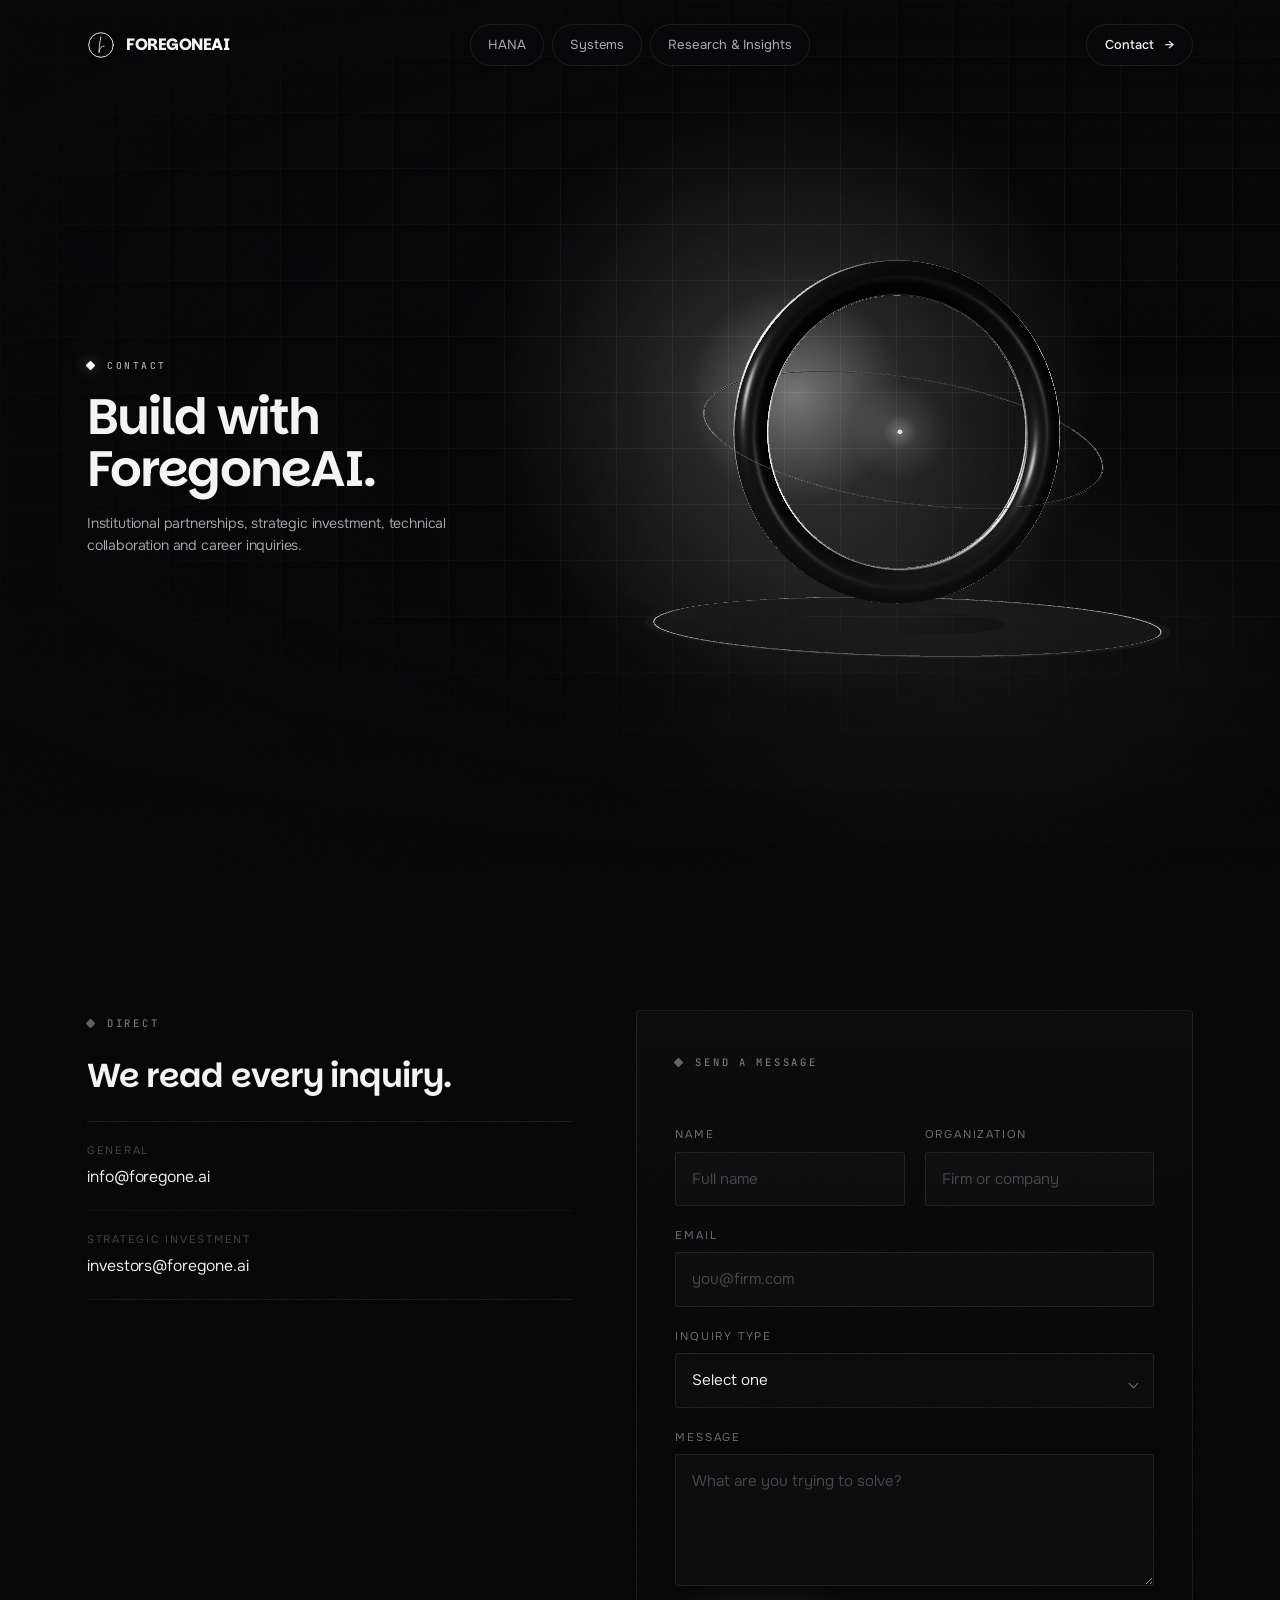
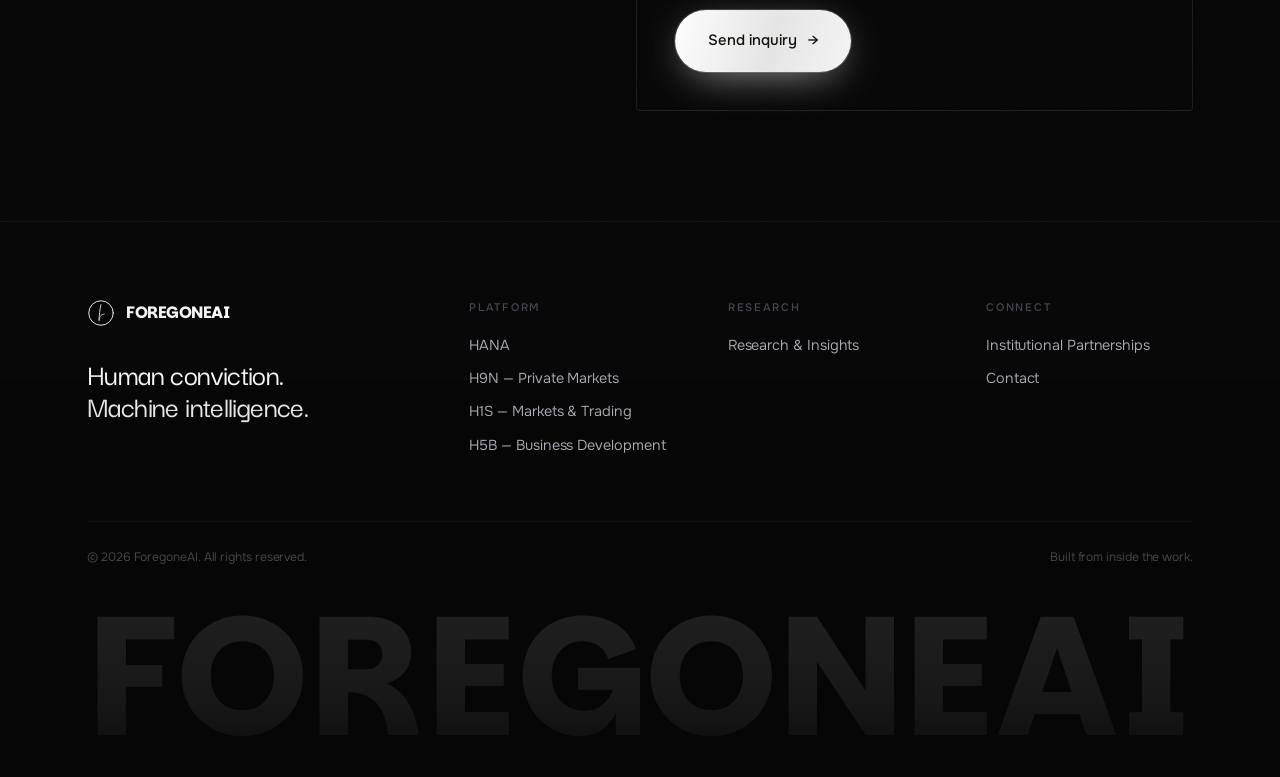
==== commit 5148061f: "Add files via upload" ====
--- a/site/contact/index.html
+++ b/site/contact/index.html
@@ -2,7 +2,7 @@
 <html lang="en">
 <head>
 <meta charset="utf-8">
-<meta name="viewport" content="width=device-width, initial-scale=1">
+<meta name="viewport" content="width=device-width, initial-scale=1, viewport-fit=cover">
 <title>Contact — Build With ForegoneAI</title>
 <meta name="description" content="Institutional partnerships, strategic investment, technical collaboration and career inquiries.">
 <meta name="theme-color" content="#08070A">
@@ -141,7 +141,6 @@
             <div class="btn-row" style="margin-top:4px">
               <button class="btn btn--primary btn--lg" type="submit">Send inquiry <span class="arw" aria-hidden="true">&rarr;</span></button>
             </div>
-            <p class="form__note">Front-end demonstration. Connect to your mail service before launch.</p>
           </form>
         </div>
       </div>
